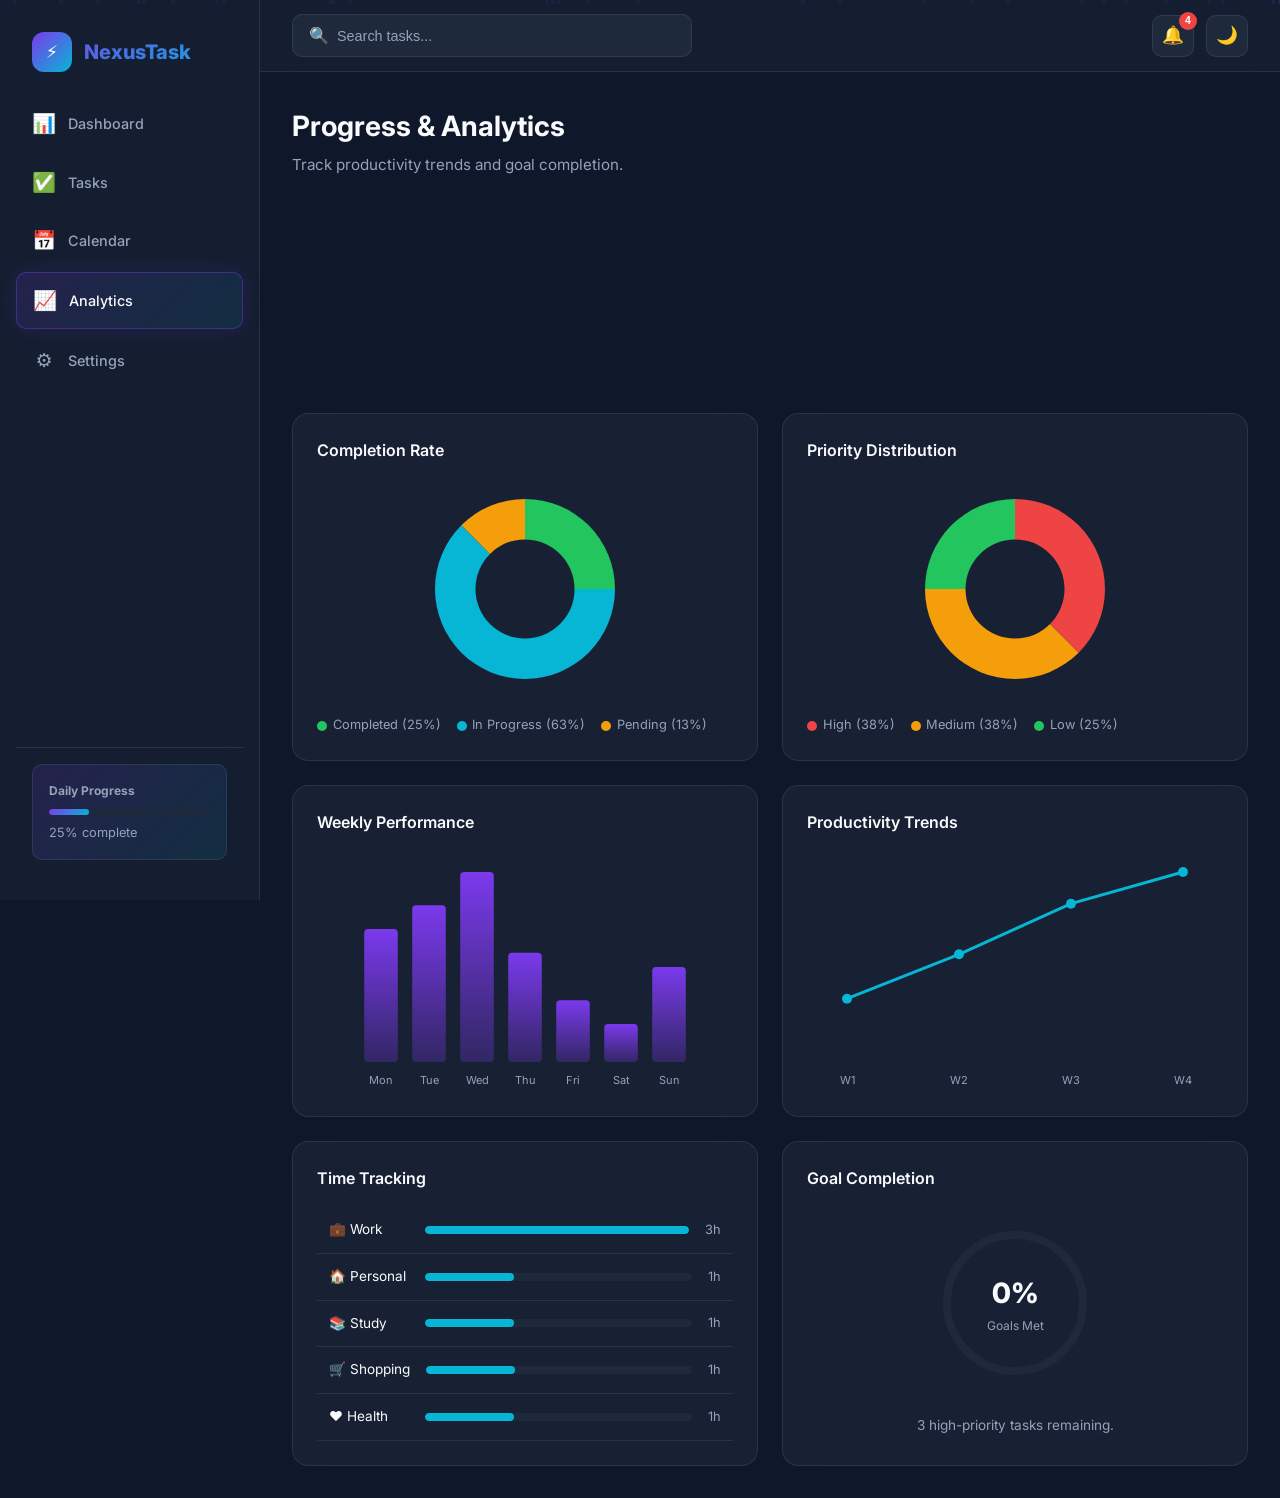
==== analytics.html @ 54ddad5a "First commit" ====
<!DOCTYPE html>
<html lang="en">
<head>
  <meta charset="UTF-8">
  <meta name="viewport" content="width=device-width, initial-scale=1.0">
  <meta name="description" content="Analytics — NexusTask">
  <title>Analytics — NexusTask</title>
  <link rel="stylesheet" href="css/style.css">
  <link rel="stylesheet" href="css/responsive.css">
</head>
<body data-page="analytics">
  <div class="particles" aria-hidden="true"></div>

  <div class="app-layout">
    <aside class="sidebar" aria-label="Main navigation">
      <div class="logo"><div class="logo-icon">⚡</div><span>NexusTask</span></div>
      <ul class="nav-menu">
        <li class="nav-item"><a href="index.html" class="nav-link" data-page="dashboard"><span class="nav-icon">📊</span> Dashboard</a></li>
        <li class="nav-item"><a href="tasks.html" class="nav-link" data-page="tasks"><span class="nav-icon">✅</span> Tasks</a></li>
        <li class="nav-item"><a href="calendar.html" class="nav-link" data-page="calendar"><span class="nav-icon">📅</span> Calendar</a></li>
        <li class="nav-item"><a href="analytics.html" class="nav-link" data-page="analytics"><span class="nav-icon">📈</span> Analytics</a></li>
        <li class="nav-item"><a href="settings.html" class="nav-link" data-page="settings"><span class="nav-icon">⚙️</span> Settings</a></li>
      </ul>
      <div class="sidebar-footer">
        <div class="productivity-mini">
          <h4>Daily Progress</h4>
          <div class="mini-progress"><div class="mini-progress-bar"></div></div>
          <p style="font-size:0.8rem;margin-top:0.5rem;color:var(--text-muted)"><span class="sidebar-score">0%</span> complete</p>
        </div>
      </div>
    </aside>

    <main class="main-content">
      <header class="header">
        <div class="header-left">
          <button class="menu-toggle" aria-label="Toggle menu">☰</button>
          <div class="search-bar">
            <span>🔍</span>
            <input type="search" id="globalSearch" placeholder="Search tasks..." aria-label="Search">
          </div>
        </div>
        <div class="header-actions">
          <div class="notif-wrapper">
            <button class="icon-btn" id="notifToggle" aria-label="Notifications">🔔<span class="badge" id="notifBadge">0</span></button>
            <div class="notif-dropdown" id="notifDropdown">
              <div class="notif-header"><h3>Notifications</h3></div>
              <div id="notifList"></div>
            </div>
          </div>
          <button class="icon-btn" id="themeToggle" aria-label="Toggle theme">🌙</button>
        </div>
      </header>

      <div class="page-content">
        <div class="page-header reveal">
          <h1>Progress & Analytics</h1>
          <p>Track productivity trends and goal completion.</p>
        </div>

        <div class="analytics-stat-row reveal" id="analyticsStats"></div>

        <div class="grid grid-2 reveal">
          <div class="card chart-card">
            <h3 class="section-title">Completion Rate</h3>
            <div class="chart-container" style="height:220px"><canvas id="completionChart"></canvas></div>
            <div class="chart-legend" id="completionLegend"></div>
          </div>
          <div class="card chart-card">
            <h3 class="section-title">Priority Distribution</h3>
            <div class="chart-container" style="height:220px"><canvas id="priorityChart"></canvas></div>
            <div class="chart-legend" id="priorityLegend"></div>
          </div>
        </div>

        <div class="grid grid-2 reveal" style="margin-top:1.5rem">
          <div class="card chart-card">
            <h3 class="section-title">Weekly Performance</h3>
            <div class="chart-container" style="height:240px"><canvas id="weeklyChart"></canvas></div>
          </div>
          <div class="card chart-card">
            <h3 class="section-title">Productivity Trends</h3>
            <div class="chart-container" style="height:240px"><canvas id="trendChart"></canvas></div>
          </div>
        </div>

        <div class="grid grid-2 reveal" style="margin-top:1.5rem">
          <div class="card">
            <h3 class="section-title">Time Tracking</h3>
            <div id="timeTracking"></div>
          </div>
          <div class="card">
            <h3 class="section-title">Goal Completion</h3>
            <div class="progress-circle-wrap" style="padding:1rem">
              <div class="progress-circle" style="width:160px;height:160px">
                <svg width="160" height="160" viewBox="0 0 160 160">
                  <defs>
                    <linearGradient id="goalGrad" x1="0%" y1="0%" x2="100%" y2="0%">
                      <stop offset="0%" stop-color="#22C55E"/>
                      <stop offset="100%" stop-color="#06B6D4"/>
                    </linearGradient>
                  </defs>
                  <circle class="progress-circle-bg" cx="80" cy="80" r="68" stroke-width="10"/>
                  <circle class="progress-circle-fill" id="goalCircle" cx="80" cy="80" r="68" stroke-width="10" stroke="url(#goalGrad)"/>
                </svg>
                <div class="progress-circle-text">
                  <span id="goalPercent">0%</span>
                  <span>Goals Met</span>
                </div>
              </div>
            </div>
            <p style="text-align:center;color:var(--text-muted);font-size:0.85rem;margin-top:1rem" id="goalText">Complete high-priority tasks to reach your goals.</p>
          </div>
        </div>
      </div>
    </main>
  </div>

  <script src="js/app.js"></script>
  <script src="js/analytics.js"></script>
</body>
</html>
---- css/style.css ----
/* NexusTask — Premium Productivity Platform */
@import url('https://fonts.googleapis.com/css2?family=Inter:wght@300;400;500;600;700;800&display=swap');

:root {
  --bg-primary: #0F172A;
  --bg-secondary: #1E293B;
  --bg-card: rgba(30, 41, 59, 0.6);
  --bg-glass: rgba(30, 41, 59, 0.45);
  --primary: #7C3AED;
  --primary-light: #A78BFA;
  --accent: #06B6D4;
  --success: #22C55E;
  --warning: #F59E0B;
  --danger: #EF4444;
  --text: #F8FAFC;
  --text-muted: #94A3B8;
  --border: rgba(148, 163, 184, 0.15);
  --shadow: 0 8px 32px rgba(0, 0, 0, 0.3);
  --radius: 16px;
  --radius-sm: 10px;
  --sidebar-width: 260px;
  --header-height: 72px;
  --transition: 0.3s cubic-bezier(0.4, 0, 0.2, 1);
  --gradient-primary: linear-gradient(135deg, #7C3AED 0%, #06B6D4 100%);
  --gradient-card: linear-gradient(135deg, rgba(124, 58, 237, 0.15) 0%, rgba(6, 182, 212, 0.1) 100%);
}

[data-theme="light"] {
  --bg-primary: #F1F5F9;
  --bg-secondary: #FFFFFF;
  --bg-card: rgba(255, 255, 255, 0.85);
  --bg-glass: rgba(255, 255, 255, 0.7);
  --text: #0F172A;
  --text-muted: #64748B;
  --border: rgba(15, 23, 42, 0.1);
  --shadow: 0 8px 32px rgba(15, 23, 42, 0.08);
}

*, *::before, *::after { box-sizing: border-box; margin: 0; padding: 0; }

html { scroll-behavior: smooth; }

body {
  font-family: 'Inter', system-ui, sans-serif;
  background: var(--bg-primary);
  color: var(--text);
  line-height: 1.6;
  overflow-x: hidden;
  min-height: 100vh;
}

/* Particles */
.particles {
  position: fixed;
  inset: 0;
  pointer-events: none;
  z-index: 0;
  overflow: hidden;
}

.particle {
  position: absolute;
  width: 4px;
  height: 4px;
  background: var(--primary);
  border-radius: 50%;
  opacity: 0.3;
  animation: float-particle 15s infinite ease-in-out;
}

@keyframes float-particle {
  0%, 100% { transform: translateY(100vh) scale(0); opacity: 0; }
  10% { opacity: 0.4; }
  90% { opacity: 0.2; }
  100% { transform: translateY(-10vh) scale(1); opacity: 0; }
}

/* Layout */
.app-layout {
  display: flex;
  min-height: 100vh;
  position: relative;
  z-index: 1;
}

/* Sidebar */
.sidebar {
  width: var(--sidebar-width);
  background: var(--bg-glass);
  backdrop-filter: blur(20px);
  border-right: 1px solid var(--border);
  padding: 1.5rem 1rem;
  position: fixed;
  top: 0;
  left: 0;
  height: 100vh;
  z-index: 100;
  display: flex;
  flex-direction: column;
  transition: transform var(--transition);
}

.logo {
  display: flex;
  align-items: center;
  gap: 0.75rem;
  padding: 0.5rem 1rem 1.5rem;
  font-weight: 800;
  font-size: 1.25rem;
  background: var(--gradient-primary);
  -webkit-background-clip: text;
  -webkit-text-fill-color: transparent;
  background-clip: text;
}

.logo-icon {
  width: 40px;
  height: 40px;
  background: var(--gradient-primary);
  border-radius: 12px;
  display: flex;
  align-items: center;
  justify-content: center;
  -webkit-text-fill-color: white;
  font-size: 1.1rem;
}

.nav-menu { list-style: none; flex: 1; }

.nav-item { margin-bottom: 0.25rem; }

.nav-link {
  display: flex;
  align-items: center;
  gap: 0.75rem;
  padding: 0.75rem 1rem;
  border-radius: var(--radius-sm);
  color: var(--text-muted);
  text-decoration: none;
  font-weight: 500;
  font-size: 0.9rem;
  transition: all var(--transition);
}

.nav-link:hover, .nav-link.active {
  background: var(--gradient-card);
  color: var(--text);
  border: 1px solid var(--border);
}

.nav-link.active {
  border-color: rgba(124, 58, 237, 0.4);
  box-shadow: 0 0 20px rgba(124, 58, 237, 0.15);
}

.nav-icon { font-size: 1.2rem; width: 24px; text-align: center; }

.sidebar-footer {
  padding: 1rem;
  border-top: 1px solid var(--border);
}

.productivity-mini {
  background: var(--gradient-card);
  border-radius: var(--radius-sm);
  padding: 1rem;
  border: 1px solid var(--border);
}

.productivity-mini h4 { font-size: 0.75rem; color: var(--text-muted); margin-bottom: 0.5rem; }

.mini-progress {
  height: 6px;
  background: var(--bg-secondary);
  border-radius: 3px;
  overflow: hidden;
}

.mini-progress-bar {
  height: 100%;
  background: var(--gradient-primary);
  border-radius: 3px;
  transition: width 1s ease;
}

/* Main */
.main-content {
  flex: 1;
  margin-left: var(--sidebar-width);
  min-height: 100vh;
  display: flex;
  flex-direction: column;
}

/* Header */
.header {
  height: var(--header-height);
  padding: 0 2rem;
  display: flex;
  align-items: center;
  justify-content: space-between;
  gap: 1rem;
  border-bottom: 1px solid var(--border);
  background: var(--bg-glass);
  backdrop-filter: blur(20px);
  position: sticky;
  top: 0;
  z-index: 50;
}

.header-left { display: flex; align-items: center; gap: 1rem; flex: 1; }

.menu-toggle {
  display: none;
  background: none;
  border: none;
  color: var(--text);
  font-size: 1.5rem;
  cursor: pointer;
}

.search-bar {
  display: flex;
  align-items: center;
  gap: 0.5rem;
  background: var(--bg-secondary);
  border: 1px solid var(--border);
  border-radius: var(--radius-sm);
  padding: 0.5rem 1rem;
  max-width: 400px;
  flex: 1;
  transition: all var(--transition);
}

.search-bar:focus-within {
  border-color: var(--primary);
  box-shadow: 0 0 0 3px rgba(124, 58, 237, 0.2);
}

.search-bar input {
  background: none;
  border: none;
  color: var(--text);
  font-size: 0.9rem;
  width: 100%;
  outline: none;
}

.search-bar input::placeholder { color: var(--text-muted); }

.header-actions { display: flex; align-items: center; gap: 0.75rem; }

.icon-btn {
  width: 42px;
  height: 42px;
  border-radius: var(--radius-sm);
  border: 1px solid var(--border);
  background: var(--bg-secondary);
  color: var(--text);
  cursor: pointer;
  display: flex;
  align-items: center;
  justify-content: center;
  font-size: 1.1rem;
  transition: all var(--transition);
  position: relative;
}

.icon-btn:hover {
  border-color: var(--primary);
  transform: translateY(-2px);
  box-shadow: var(--shadow);
}

.badge {
  position: absolute;
  top: -4px;
  right: -4px;
  background: var(--danger);
  color: white;
  font-size: 0.65rem;
  font-weight: 700;
  min-width: 18px;
  height: 18px;
  border-radius: 9px;
  display: flex;
  align-items: center;
  justify-content: center;
  animation: pulse-badge 2s infinite;
}

@keyframes pulse-badge {
  0%, 100% { transform: scale(1); }
  50% { transform: scale(1.1); }
}

/* Notifications dropdown */
.notif-dropdown {
  position: absolute;
  top: calc(100% + 8px);
  right: 0;
  width: 360px;
  max-height: 420px;
  overflow-y: auto;
  background: var(--bg-glass);
  backdrop-filter: blur(24px);
  border: 1px solid var(--border);
  border-radius: var(--radius);
  box-shadow: var(--shadow);
  opacity: 0;
  visibility: hidden;
  transform: translateY(-10px);
  transition: all var(--transition);
  z-index: 200;
}

.notif-dropdown.open {
  opacity: 1;
  visibility: visible;
  transform: translateY(0);
}

.notif-header {
  padding: 1rem 1.25rem;
  border-bottom: 1px solid var(--border);
  display: flex;
  justify-content: space-between;
  align-items: center;
}

.notif-header h3 { font-size: 0.95rem; }

.notif-item {
  padding: 1rem 1.25rem;
  border-bottom: 1px solid var(--border);
  display: flex;
  gap: 0.75rem;
  transition: background var(--transition);
  cursor: pointer;
}

.notif-item:hover { background: var(--gradient-card); }

.notif-item.unread { border-left: 3px solid var(--primary); }

.notif-icon {
  width: 36px;
  height: 36px;
  border-radius: 10px;
  display: flex;
  align-items: center;
  justify-content: center;
  flex-shrink: 0;
  font-size: 1rem;
}

.notif-icon.due { background: rgba(239, 68, 68, 0.2); }
.notif-icon.done { background: rgba(34, 197, 94, 0.2); }
.notif-icon.priority { background: rgba(245, 158, 11, 0.2); }

.notif-body p { font-size: 0.85rem; margin-bottom: 0.25rem; }
.notif-body span { font-size: 0.75rem; color: var(--text-muted); }

.notif-wrapper { position: relative; }

/* Page content */
.page-content { padding: 2rem; flex: 1; }

.page-header { margin-bottom: 2rem; }

.page-header h1 {
  font-size: 1.75rem;
  font-weight: 700;
  margin-bottom: 0.25rem;
}

.page-header p { color: var(--text-muted); font-size: 0.95rem; }

/* Cards */
.card {
  background: var(--bg-card);
  backdrop-filter: blur(16px);
  border: 1px solid var(--border);
  border-radius: var(--radius);
  padding: 1.5rem;
  transition: all var(--transition);
}

.card:hover { transform: translateY(-4px); box-shadow: var(--shadow); }

.card-glass {
  background: var(--bg-glass);
  backdrop-filter: blur(20px);
}

/* Grid */
.grid { display: grid; gap: 1.5rem; }
.grid-2 { grid-template-columns: repeat(2, 1fr); }
.grid-3 { grid-template-columns: repeat(3, 1fr); }
.grid-4 { grid-template-columns: repeat(4, 1fr); }

/* Stat cards */
.stat-card {
  position: relative;
  overflow: hidden;
}

.stat-card::before {
  content: '';
  position: absolute;
  top: 0;
  right: 0;
  width: 100px;
  height: 100px;
  background: var(--gradient-primary);
  opacity: 0.1;
  border-radius: 50%;
  transform: translate(30%, -30%);
}

.stat-icon {
  width: 48px;
  height: 48px;
  border-radius: 12px;
  display: flex;
  align-items: center;
  justify-content: center;
  font-size: 1.25rem;
  margin-bottom: 1rem;
}

.stat-icon.purple { background: rgba(124, 58, 237, 0.2); }
.stat-icon.cyan { background: rgba(6, 182, 212, 0.2); }
.stat-icon.green { background: rgba(34, 197, 94, 0.2); }
.stat-icon.amber { background: rgba(245, 158, 11, 0.2); }

.stat-value {
  font-size: 2rem;
  font-weight: 800;
  line-height: 1;
  margin-bottom: 0.25rem;
}

.stat-label { color: var(--text-muted); font-size: 0.85rem; }

.stat-change {
  font-size: 0.75rem;
  margin-top: 0.5rem;
  color: var(--success);
}

/* Welcome */
.welcome-banner {
  background: var(--gradient-primary);
  border-radius: var(--radius);
  padding: 2rem 2.5rem;
  margin-bottom: 2rem;
  position: relative;
  overflow: hidden;
}

.welcome-banner::after {
  content: '';
  position: absolute;
  width: 300px;
  height: 300px;
  background: rgba(255,255,255,0.1);
  border-radius: 50%;
  right: -50px;
  top: -100px;
}

.welcome-banner h2 { font-size: 1.5rem; margin-bottom: 0.5rem; position: relative; z-index: 1; }
.welcome-banner p { opacity: 0.9; position: relative; z-index: 1; }

/* Progress circle */
.progress-circle-wrap {
  display: flex;
  flex-direction: column;
  align-items: center;
  gap: 1rem;
}

.progress-circle {
  position: relative;
  width: 140px;
  height: 140px;
}

.progress-circle svg { transform: rotate(-90deg); }

.progress-circle-bg { fill: none; stroke: var(--bg-secondary); stroke-width: 8; }
.progress-circle-fill {
  fill: none;
  stroke: url(#gradient);
  stroke-width: 8;
  stroke-linecap: round;
  stroke-dasharray: 377;
  stroke-dashoffset: 377;
  transition: stroke-dashoffset 1.5s ease;
}

.progress-circle-text {
  position: absolute;
  inset: 0;
  display: flex;
  flex-direction: column;
  align-items: center;
  justify-content: center;
}

.progress-circle-text span:first-child { font-size: 1.75rem; font-weight: 800; }
.progress-circle-text span:last-child { font-size: 0.75rem; color: var(--text-muted); }

/* Charts */
.chart-container {
  position: relative;
  height: 200px;
}

.chart-container canvas { width: 100% !important; height: 100% !important; }

/* Activity list */
.activity-list { list-style: none; }

.activity-item {
  display: flex;
  gap: 1rem;
  padding: 0.75rem 0;
  border-bottom: 1px solid var(--border);
  animation: fadeIn 0.5s ease backwards;
}

.activity-item:last-child { border-bottom: none; }

.activity-dot {
  width: 10px;
  height: 10px;
  border-radius: 50%;
  margin-top: 6px;
  flex-shrink: 0;
}

.activity-dot.complete { background: var(--success); }
.activity-dot.create { background: var(--accent); }
.activity-dot.update { background: var(--primary); }

.activity-item time { font-size: 0.75rem; color: var(--text-muted); display: block; }

/* Task cards */
.task-list { display: flex; flex-direction: column; gap: 1rem; }

.task-card {
  background: var(--bg-card);
  border: 1px solid var(--border);
  border-radius: var(--radius);
  padding: 1.25rem;
  cursor: grab;
  transition: all var(--transition);
  position: relative;
}

.task-card:hover {
  border-color: rgba(124, 58, 237, 0.4);
  transform: translateY(-2px);
  box-shadow: var(--shadow);
}

.task-card.dragging { opacity: 0.5; transform: scale(0.98); }
.task-card.completed { opacity: 0.7; }
.task-card.completed .task-title { text-decoration: line-through; color: var(--text-muted); }
.task-card.selected { border-color: var(--primary); box-shadow: 0 0 0 2px rgba(124, 58, 237, 0.3); }

.task-card-header {
  display: flex;
  align-items: flex-start;
  gap: 0.75rem;
  margin-bottom: 0.75rem;
}

.task-checkbox {
  width: 22px;
  height: 22px;
  border: 2px solid var(--border);
  border-radius: 6px;
  cursor: pointer;
  flex-shrink: 0;
  display: flex;
  align-items: center;
  justify-content: center;
  transition: all var(--transition);
  margin-top: 2px;
}

.task-checkbox.checked {
  background: var(--success);
  border-color: var(--success);
  animation: checkPop 0.4s ease;
}

@keyframes checkPop {
  0% { transform: scale(0.8); }
  50% { transform: scale(1.2); }
  100% { transform: scale(1); }
}

.task-title { font-weight: 600; font-size: 1rem; flex: 1; }

.task-desc {
  font-size: 0.85rem;
  color: var(--text-muted);
  margin-bottom: 0.75rem;
  line-height: 1.5;
}

.task-meta {
  display: flex;
  flex-wrap: wrap;
  gap: 0.5rem;
  align-items: center;
  margin-bottom: 0.75rem;
}

.badge-tag {
  font-size: 0.7rem;
  font-weight: 600;
  padding: 0.25rem 0.6rem;
  border-radius: 20px;
  text-transform: uppercase;
  letter-spacing: 0.03em;
}

.badge-priority.high { background: rgba(239, 68, 68, 0.2); color: var(--danger); }
.badge-priority.medium { background: rgba(245, 158, 11, 0.2); color: var(--warning); }
.badge-priority.low { background: rgba(34, 197, 94, 0.2); color: var(--success); }

.badge-category { background: rgba(124, 58, 237, 0.15); }

.task-progress {
  height: 4px;
  background: var(--bg-secondary);
  border-radius: 2px;
  overflow: hidden;
}

.task-progress-bar {
  height: 100%;
  background: var(--gradient-primary);
  border-radius: 2px;
  transition: width 0.6s ease;
}

.task-actions {
  display: flex;
  gap: 0.5rem;
  margin-top: 0.75rem;
  opacity: 0;
  transition: opacity var(--transition);
}

.task-card:hover .task-actions { opacity: 1; }

.task-actions button {
  background: var(--bg-secondary);
  border: 1px solid var(--border);
  color: var(--text-muted);
  padding: 0.35rem 0.75rem;
  border-radius: 8px;
  font-size: 0.75rem;
  cursor: pointer;
  transition: all var(--transition);
}

.task-actions button:hover { color: var(--text); border-color: var(--primary); }

.status-dot {
  width: 8px;
  height: 8px;
  border-radius: 50%;
  display: inline-block;
}

.status-dot.pending { background: var(--warning); }
.status-dot.in-progress { background: var(--accent); }
.status-dot.done { background: var(--success); }

/* Category cards */
.category-grid { display: grid; grid-template-columns: repeat(auto-fill, minmax(180px, 1fr)); gap: 1rem; }

.category-card {
  background: var(--bg-glass);
  backdrop-filter: blur(16px);
  border: 1px solid var(--border);
  border-radius: var(--radius);
  padding: 1.25rem;
  text-align: center;
  transition: all var(--transition);
  cursor: pointer;
}

.category-card:hover {
  transform: translateY(-6px) scale(1.02);
  box-shadow: var(--shadow);
}

.category-color {
  width: 48px;
  height: 48px;
  border-radius: 14px;
  margin: 0 auto 0.75rem;
  display: flex;
  align-items: center;
  justify-content: center;
  font-size: 1.25rem;
}

.category-count {
  font-size: 1.75rem;
  font-weight: 800;
  margin: 0.5rem 0;
}

/* Calendar */
.calendar-layout { display: grid; grid-template-columns: 1fr 320px; gap: 1.5rem; }

.calendar-main { background: var(--bg-card); border-radius: var(--radius); border: 1px solid var(--border); padding: 1.5rem; }

.calendar-header {
  display: flex;
  justify-content: space-between;
  align-items: center;
  margin-bottom: 1.5rem;
}

.cal-nav-btn {
  background: var(--bg-secondary);
  border: 1px solid var(--border);
  color: var(--text);
  width: 36px;
  height: 36px;
  border-radius: 8px;
  cursor: pointer;
  transition: all var(--transition);
}

.cal-nav-btn:hover { border-color: var(--primary); }

.cal-view-tabs {
  display: flex;
  gap: 0.5rem;
  margin-bottom: 1.5rem;
}

.cal-tab {
  padding: 0.5rem 1rem;
  border-radius: 8px;
  border: 1px solid var(--border);
  background: transparent;
  color: var(--text-muted);
  cursor: pointer;
  font-size: 0.85rem;
  transition: all var(--transition);
}

.cal-tab.active {
  background: var(--gradient-primary);
  color: white;
  border-color: transparent;
}

.calendar-grid {
  display: grid;
  grid-template-columns: repeat(7, 1fr);
  gap: 4px;
}

.cal-day-name {
  text-align: center;
  font-size: 0.75rem;
  font-weight: 600;
  color: var(--text-muted);
  padding: 0.5rem;
}

.cal-day {
  aspect-ratio: 1;
  display: flex;
  flex-direction: column;
  align-items: center;
  justify-content: flex-start;
  padding: 0.35rem;
  border-radius: 10px;
  cursor: pointer;
  transition: all var(--transition);
  border: 1px solid transparent;
  font-size: 0.85rem;
  position: relative;
}

.cal-day:hover { background: var(--gradient-card); border-color: var(--border); }
.cal-day.today { background: var(--gradient-primary); color: white; font-weight: 700; }
.cal-day.selected { border-color: var(--primary); box-shadow: 0 0 0 2px rgba(124, 58, 237, 0.3); }
.cal-day.other-month { opacity: 0.35; }
.cal-day.has-deadline::after {
  content: '';
  width: 6px;
  height: 6px;
  background: var(--danger);
  border-radius: 50%;
  position: absolute;
  bottom: 4px;
}

.cal-events { display: flex; gap: 2px; margin-top: 2px; flex-wrap: wrap; justify-content: center; }
.cal-event-dot { width: 4px; height: 4px; border-radius: 50%; }

/* Filters */
.filters-bar {
  display: flex;
  flex-wrap: wrap;
  gap: 0.75rem;
  margin-bottom: 1.5rem;
  align-items: center;
}

.filter-select, .form-input, .form-textarea, .form-select {
  background: var(--bg-secondary);
  border: 1px solid var(--border);
  color: var(--text);
  padding: 0.6rem 1rem;
  border-radius: var(--radius-sm);
  font-size: 0.9rem;
  font-family: inherit;
  transition: all var(--transition);
}

.filter-select:focus, .form-input:focus, .form-textarea:focus, .form-select:focus {
  outline: none;
  border-color: var(--primary);
  box-shadow: 0 0 0 3px rgba(124, 58, 237, 0.2);
}

/* Buttons */
.btn {
  display: inline-flex;
  align-items: center;
  gap: 0.5rem;
  padding: 0.65rem 1.25rem;
  border-radius: var(--radius-sm);
  font-weight: 600;
  font-size: 0.9rem;
  cursor: pointer;
  border: none;
  transition: all var(--transition);
  font-family: inherit;
}

.btn-primary {
  background: var(--gradient-primary);
  color: white;
}

.btn-primary:hover { transform: translateY(-2px); box-shadow: 0 8px 24px rgba(124, 58, 237, 0.4); }

.btn-secondary {
  background: var(--bg-secondary);
  color: var(--text);
  border: 1px solid var(--border);
}

.btn-secondary:hover { border-color: var(--primary); }

.btn-danger { background: rgba(239, 68, 68, 0.2); color: var(--danger); }
.btn-danger:hover { background: var(--danger); color: white; }

.btn-sm { padding: 0.4rem 0.8rem; font-size: 0.8rem; }

/* FAB */
.fab {
  position: fixed;
  bottom: 2rem;
  right: 2rem;
  width: 56px;
  height: 56px;
  border-radius: 50%;
  background: var(--gradient-primary);
  color: white;
  border: none;
  font-size: 1.5rem;
  cursor: pointer;
  box-shadow: 0 8px 32px rgba(124, 58, 237, 0.5);
  z-index: 90;
  transition: all var(--transition);
  display: flex;
  align-items: center;
  justify-content: center;
}

.fab:hover { transform: scale(1.1) rotate(90deg); }

/* Modal */
.modal-overlay {
  position: fixed;
  inset: 0;
  background: rgba(15, 23, 42, 0.8);
  backdrop-filter: blur(4px);
  z-index: 300;
  display: flex;
  align-items: center;
  justify-content: center;
  padding: 1rem;
  opacity: 0;
  visibility: hidden;
  transition: all var(--transition);
}

.modal-overlay.open { opacity: 1; visibility: visible; }

.modal {
  background: var(--bg-secondary);
  border: 1px solid var(--border);
  border-radius: var(--radius);
  width: 100%;
  max-width: 520px;
  max-height: 90vh;
  overflow-y: auto;
  transform: scale(0.9) translateY(20px);
  transition: transform var(--transition);
}

.modal-overlay.open .modal { transform: scale(1) translateY(0); }

.modal-header {
  padding: 1.25rem 1.5rem;
  border-bottom: 1px solid var(--border);
  display: flex;
  justify-content: space-between;
  align-items: center;
}

.modal-body { padding: 1.5rem; }

.modal-footer {
  padding: 1rem 1.5rem;
  border-top: 1px solid var(--border);
  display: flex;
  justify-content: flex-end;
  gap: 0.75rem;
}

.form-group { margin-bottom: 1rem; }
.form-group label { display: block; font-size: 0.85rem; font-weight: 500; margin-bottom: 0.4rem; color: var(--text-muted); }
.form-row { display: grid; grid-template-columns: 1fr 1fr; gap: 1rem; }
.form-textarea { width: 100%; min-height: 80px; resize: vertical; }
.form-input, .form-select, .form-textarea { width: 100%; }

.modal-close {
  background: none;
  border: none;
  color: var(--text-muted);
  font-size: 1.5rem;
  cursor: pointer;
  line-height: 1;
}

.modal-close:hover { color: var(--text); }

/* Tabs */
.tabs { display: flex; gap: 0.5rem; margin-bottom: 1.5rem; border-bottom: 1px solid var(--border); }
.tab-btn {
  padding: 0.75rem 1.25rem;
  background: none;
  border: none;
  color: var(--text-muted);
  font-weight: 500;
  cursor: pointer;
  border-bottom: 2px solid transparent;
  margin-bottom: -1px;
  transition: all var(--transition);
}
.tab-btn.active { color: var(--primary-light); border-bottom-color: var(--primary); }
.tab-panel { display: none; }
.tab-panel.active { display: block; animation: fadeIn 0.4s ease; }

/* Pomodoro */
.pomodoro-widget {
  text-align: center;
}

.pomodoro-timer {
  font-size: 2.5rem;
  font-weight: 800;
  font-variant-numeric: tabular-nums;
  margin: 1rem 0;
  background: var(--gradient-primary);
  -webkit-background-clip: text;
  -webkit-text-fill-color: transparent;
  background-clip: text;
}

.pomodoro-controls { display: flex; gap: 0.5rem; justify-content: center; }

/* Sticky notes */
.sticky-notes { display: flex; flex-wrap: wrap; gap: 0.75rem; }

.sticky-note {
  width: 140px;
  min-height: 120px;
  padding: 1rem;
  border-radius: 4px 4px 4px 20px;
  font-size: 0.8rem;
  box-shadow: 4px 4px 12px rgba(0,0,0,0.2);
  transform: rotate(-2deg);
  transition: transform var(--transition);
  cursor: pointer;
}

.sticky-note:nth-child(2) { transform: rotate(2deg); background: #FEF08A; color: #713F12; }
.sticky-note:nth-child(3) { transform: rotate(-1deg); background: #BFDBFE; color: #1E3A8A; }
.sticky-note:first-child { background: #FDE68A; color: #78350F; }
.sticky-note:hover { transform: rotate(0) scale(1.05); z-index: 2; }

/* Settings */
.settings-grid { display: grid; gap: 1.5rem; max-width: 800px; }

.setting-item {
  display: flex;
  justify-content: space-between;
  align-items: center;
  padding: 1rem 0;
  border-bottom: 1px solid var(--border);
}

.setting-item:last-child { border-bottom: none; }

.toggle {
  width: 48px;
  height: 26px;
  background: var(--bg-secondary);
  border-radius: 13px;
  position: relative;
  cursor: pointer;
  border: 1px solid var(--border);
  transition: background var(--transition);
}

.toggle.active { background: var(--primary); border-color: var(--primary); }

.toggle::after {
  content: '';
  position: absolute;
  width: 20px;
  height: 20px;
  background: white;
  border-radius: 50%;
  top: 2px;
  left: 2px;
  transition: transform var(--transition);
}

.toggle.active::after { transform: translateX(22px); }

.theme-colors { display: flex; gap: 0.5rem; }
.theme-swatch {
  width: 32px;
  height: 32px;
  border-radius: 50%;
  cursor: pointer;
  border: 2px solid transparent;
  transition: all var(--transition);
}
.theme-swatch.active, .theme-swatch:hover { border-color: white; transform: scale(1.1); }

/* Skeleton */
.skeleton {
  background: linear-gradient(90deg, var(--bg-secondary) 25%, var(--bg-card) 50%, var(--bg-secondary) 75%);
  background-size: 200% 100%;
  animation: shimmer 1.5s infinite;
  border-radius: 8px;
}

@keyframes shimmer {
  0% { background-position: 200% 0; }
  100% { background-position: -200% 0; }
}

/* Toast */
.toast-container {
  position: fixed;
  bottom: 2rem;
  left: 50%;
  transform: translateX(-50%);
  z-index: 400;
  display: flex;
  flex-direction: column;
  gap: 0.5rem;
}

.toast {
  background: var(--bg-glass);
  backdrop-filter: blur(20px);
  border: 1px solid var(--border);
  padding: 0.75rem 1.5rem;
  border-radius: var(--radius-sm);
  display: flex;
  align-items: center;
  gap: 0.75rem;
  animation: slideUp 0.4s ease;
  box-shadow: var(--shadow);
}

@keyframes slideUp {
  from { opacity: 0; transform: translateY(20px); }
  to { opacity: 1; transform: translateY(0); }
}

@keyframes fadeIn {
  from { opacity: 0; transform: translateY(12px); }
  to { opacity: 1; transform: translateY(0); }
}

.reveal {
  opacity: 0;
  transform: translateY(24px);
  transition: opacity 0.6s ease, transform 0.6s ease;
}

.reveal.visible { opacity: 1; transform: translateY(0); }

/* Multi-select bar */
.bulk-bar {
  position: fixed;
  bottom: 5rem;
  left: 50%;
  transform: translateX(-50%) translateY(100px);
  background: var(--bg-glass);
  backdrop-filter: blur(20px);
  border: 1px solid var(--border);
  border-radius: var(--radius);
  padding: 0.75rem 1.5rem;
  display: flex;
  align-items: center;
  gap: 1rem;
  z-index: 85;
  opacity: 0;
  visibility: hidden;
  transition: all var(--transition);
}

.bulk-bar.visible {
  opacity: 1;
  visibility: visible;
  transform: translateX(-50%) translateY(0);
}

/* Attachments UI */
.attachments-ui {
  border: 2px dashed var(--border);
  border-radius: var(--radius-sm);
  padding: 1.5rem;
  text-align: center;
  color: var(--text-muted);
  font-size: 0.85rem;
  transition: all var(--transition);
}

.attachments-ui:hover { border-color: var(--primary); color: var(--text); }

.attachment-preview {
  display: flex;
  gap: 0.5rem;
  flex-wrap: wrap;
  margin-top: 0.75rem;
}

.attachment-chip {
  background: var(--bg-secondary);
  border: 1px solid var(--border);
  padding: 0.35rem 0.75rem;
  border-radius: 8px;
  font-size: 0.75rem;
  display: flex;
  align-items: center;
  gap: 0.35rem;
}

/* Deadline list */
.deadline-item {
  display: flex;
  align-items: center;
  gap: 1rem;
  padding: 0.75rem;
  border-radius: var(--radius-sm);
  transition: background var(--transition);
}

.deadline-item:hover { background: var(--gradient-card); }

.deadline-date {
  background: var(--gradient-primary);
  color: white;
  padding: 0.5rem 0.75rem;
  border-radius: 8px;
  text-align: center;
  min-width: 52px;
}

.deadline-date .day { font-size: 1.25rem; font-weight: 800; line-height: 1; display: block; }
.deadline-date .month { font-size: 0.65rem; text-transform: uppercase; }

/* Empty state */
.empty-state {
  text-align: center;
  padding: 3rem;
  color: var(--text-muted);
}

.empty-state .icon { font-size: 3rem; margin-bottom: 1rem; opacity: 0.5; }

/* Section titles */
.section-title {
  font-size: 1rem;
  font-weight: 600;
  margin-bottom: 1rem;
  display: flex;
  align-items: center;
  justify-content: space-between;
}

/* Quick add popup */
.quick-add {
  position: fixed;
  bottom: 6rem;
  right: 2rem;
  width: 320px;
  background: var(--bg-glass);
  backdrop-filter: blur(24px);
  border: 1px solid var(--border);
  border-radius: var(--radius);
  padding: 1rem;
  box-shadow: var(--shadow);
  z-index: 89;
  opacity: 0;
  visibility: hidden;
  transform: translateY(10px) scale(0.95);
  transition: all var(--transition);
}

.quick-add.open { opacity: 1; visibility: visible; transform: translateY(0) scale(1); }

/* Analytics */
.analytics-stat-row { display: grid; grid-template-columns: repeat(4, 1fr); gap: 1rem; margin-bottom: 2rem; }
.chart-card { min-height: 280px; }
.chart-legend { display: flex; gap: 1rem; flex-wrap: wrap; margin-top: 1rem; }
.legend-item { display: flex; align-items: center; gap: 0.35rem; font-size: 0.8rem; color: var(--text-muted); }
.legend-dot { width: 10px; height: 10px; border-radius: 50%; }

/* Time tracking */
.time-track-item {
  display: flex;
  align-items: center;
  justify-content: space-between;
  padding: 0.75rem;
  border-bottom: 1px solid var(--border);
}

.time-bar {
  flex: 1;
  height: 8px;
  background: var(--bg-secondary);
  border-radius: 4px;
  margin: 0 1rem;
  overflow: hidden;
}

.time-bar-fill { height: 100%; background: var(--accent); border-radius: 4px; }

/* Labels */
.labels-wrap { display: flex; flex-wrap: wrap; gap: 0.35rem; }
.label-tag {
  font-size: 0.65rem;
  padding: 0.15rem 0.5rem;
  border-radius: 4px;
  background: rgba(6, 182, 212, 0.15);
  color: var(--accent);
}
---- css/responsive.css ----
/* Responsive — NexusTask */

@media (max-width: 1200px) {
  .grid-4 { grid-template-columns: repeat(2, 1fr); }
  .analytics-stat-row { grid-template-columns: repeat(2, 1fr); }
  .calendar-layout { grid-template-columns: 1fr; }
}

@media (max-width: 992px) {
  .grid-3 { grid-template-columns: repeat(2, 1fr); }
  .grid-2 { grid-template-columns: 1fr; }

  .sidebar {
    transform: translateX(-100%);
  }

  .sidebar.open {
    transform: translateX(0);
    box-shadow: var(--shadow);
  }

  .main-content { margin-left: 0; }

  .menu-toggle { display: flex; }

  .sidebar-overlay {
    position: fixed;
    inset: 0;
    background: rgba(15, 23, 42, 0.6);
    z-index: 99;
    opacity: 0;
    visibility: hidden;
    transition: all var(--transition);
  }

  .sidebar-overlay.open { opacity: 1; visibility: visible; }
}

@media (max-width: 768px) {
  :root {
    --header-height: 64px;
  }

  .page-content { padding: 1.25rem; }

  .header { padding: 0 1rem; }

  .search-bar { max-width: none; }

  .header-actions .search-bar { display: none; }

  .grid-4, .grid-3, .analytics-stat-row {
    grid-template-columns: 1fr;
  }

  .welcome-banner { padding: 1.5rem; }
  .welcome-banner h2 { font-size: 1.25rem; }

  .form-row { grid-template-columns: 1fr; }

  .notif-dropdown {
    width: calc(100vw - 2rem);
    right: -1rem;
  }

  .fab { bottom: 1.5rem; right: 1.5rem; }

  .quick-add {
    right: 1rem;
    left: 1rem;
    width: auto;
  }

  .bulk-bar {
    left: 1rem;
    right: 1rem;
    transform: translateX(0) translateY(100px);
    flex-wrap: wrap;
    justify-content: center;
  }

  .bulk-bar.visible {
    transform: translateX(0) translateY(0);
  }

  .filters-bar { flex-direction: column; align-items: stretch; }
  .filter-select { width: 100%; }

  .cal-day { font-size: 0.75rem; padding: 0.2rem; }

  .task-actions { opacity: 1; }

  .tabs { overflow-x: auto; flex-wrap: nowrap; }
}

@media (max-width: 480px) {
  .stat-value { font-size: 1.5rem; }

  .progress-circle { width: 110px; height: 110px; }

  .pomodoro-timer { font-size: 2rem; }

  .sticky-note { width: 100%; }

  .modal { max-height: 95vh; }

  .page-header h1 { font-size: 1.35rem; }
}

@media (prefers-reduced-motion: reduce) {
  *, *::before, *::after {
    animation-duration: 0.01ms !important;
    animation-iteration-count: 1 !important;
    transition-duration: 0.01ms !important;
  }

  .particle { display: none; }
}
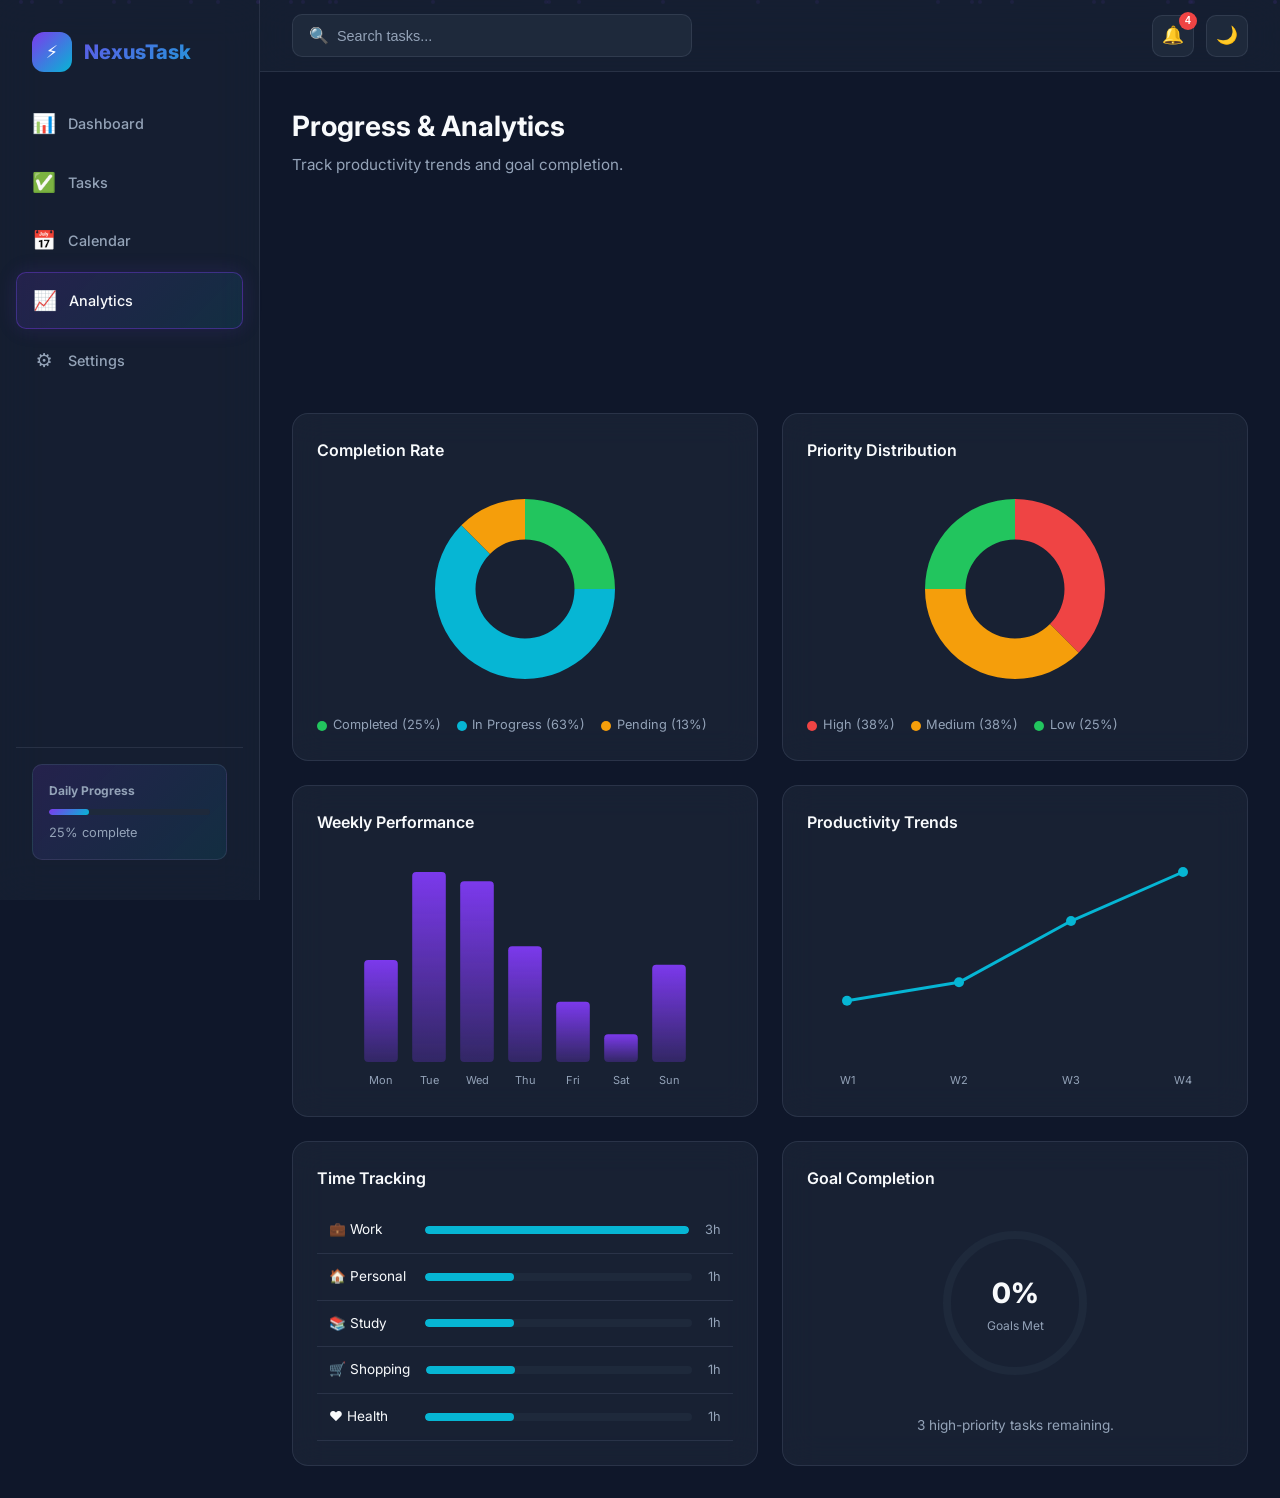
==== commit 916a7b3d: "Updated project" ====
--- a/analytics.html
+++ b/analytics.html
@@ -2,9 +2,24 @@
 <html lang="en">
 <head>
   <meta charset="UTF-8">
+  <script>
+    (function () {
+      var p = location.pathname;
+      var base = /\.html$/i.test(p) ? p.slice(0, p.lastIndexOf('/') + 1) : (p.endsWith('/') ? p : p + '/');
+      var el = document.createElement('base');
+      el.href = base;
+      document.head.appendChild(el);
+    })();
+  </script>
   <meta name="viewport" content="width=device-width, initial-scale=1.0">
   <meta name="description" content="Analytics — NexusTask">
+  <meta name="referrer" content="strict-origin-when-cross-origin">
+  <meta http-equiv="X-Content-Type-Options" content="nosniff">
+  <meta http-equiv="Content-Security-Policy" content="upgrade-insecure-requests">
   <title>Analytics — NexusTask</title>
+  <link rel="preconnect" href="https://fonts.googleapis.com">
+  <link rel="preconnect" href="https://fonts.gstatic.com" crossorigin>
+  <link rel="stylesheet" href="https://fonts.googleapis.com/css2?family=Inter:wght@300;400;500;600;700;800&display=swap">
   <link rel="stylesheet" href="css/style.css">
   <link rel="stylesheet" href="css/responsive.css">
 </head>
--- a/css/style.css
+++ b/css/style.css
@@ -1,5 +1,5 @@
 /* NexusTask — Premium Productivity Platform */
-@import url('https://fonts.googleapis.com/css2?family=Inter:wght@300;400;500;600;700;800&display=swap');
+/* Fonts loaded via <link> in HTML (HTTPS) for GitHub Pages security */
 
 :root {
   --bg-primary: #0F172A;
